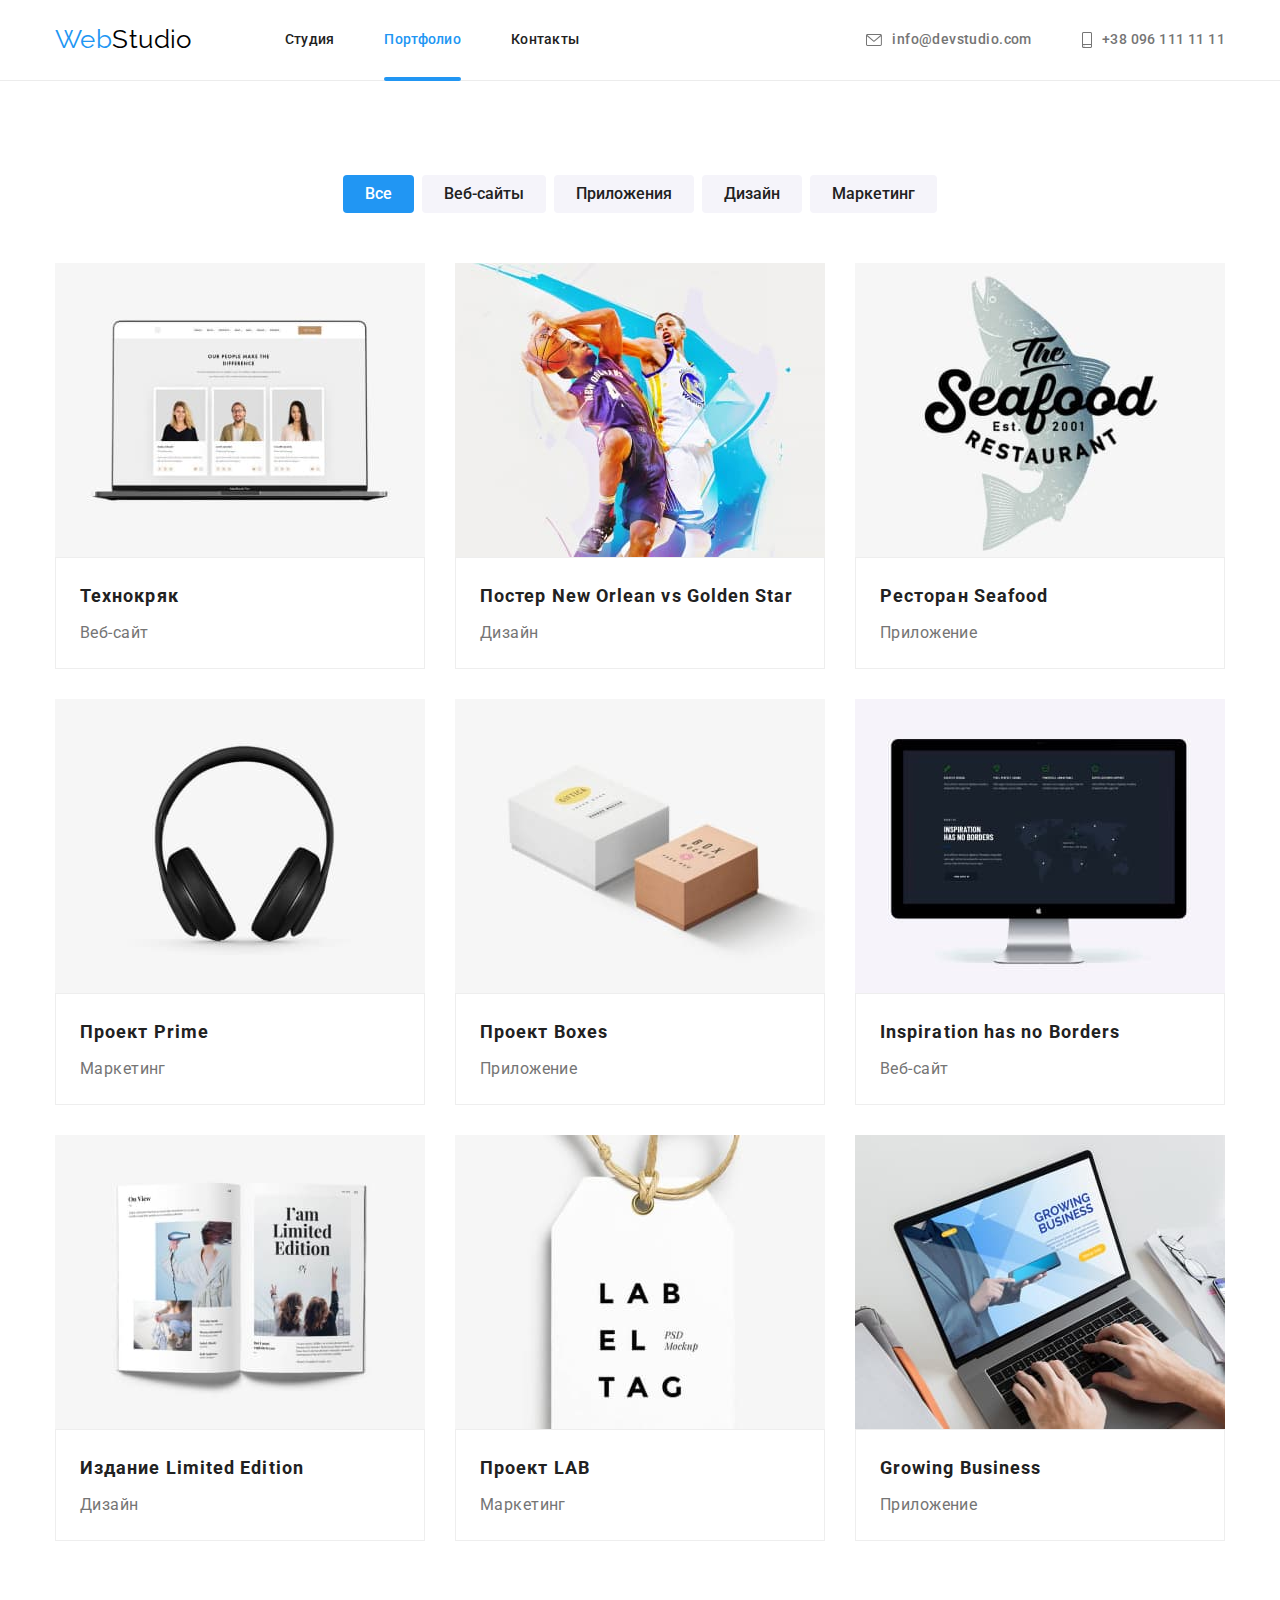
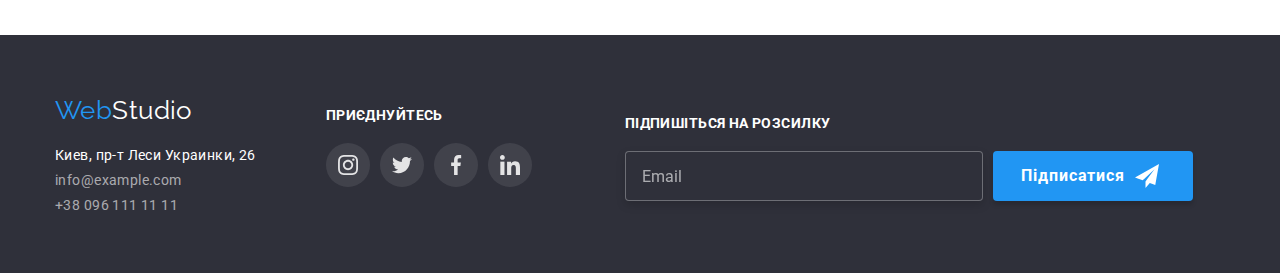
==== portfolio.html @ e22ffb3a "Add files via upload" ====
<!DOCTYPE html>
<html lang="en">
  <head>
    <meta charset="UTF-8" />
    <meta http-equiv="X-UA-Compatible" content="IE=edge" />
    <meta name="viewport" content="width=device-width, initial-scale=1.0" />
    <title>Portfolio</title>
    <link rel="preconnect" href="https://fonts.googleapis.com" />
    <link rel="preconnect" href="https://fonts.gstatic.com" crossorigin />
    <link
      href="https://fonts.googleapis.com/css2?family=Raleway:wght@700&family=Roboto:wght@400;500;700;900&display=swap"
      rel="stylesheet"
    />
    <link
      rel="stylesheet"
      href="https://cdn.jsdelivr.net/npm/modern-normalize@1.1.0/modern-normalize.min.css"
    />
    <link rel="stylesheet" href="./css/styles.css" />
  </head>
  <body>
    <!-- Header -->
    <header class="page-header">
      <div class="container header-container">
        <nav class="page-nav">
          <a class="logo" href="./index.html">Web<span class="logo-part-header">Studio</span></a>
          <!-- Навигация -->
          <ul class="menu">
            <li class="menu-item">
              <a class="menu-link" href="./index.html">Студия</a>
            </li>
            <li class="menu-item">
              <a class="menu-link current" href="./portfolio.html">Портфолио</a>
            </li>
            <li class="menu-item">
              <a class="menu-link" href="">Контакты</a>
            </li>
          </ul>
        </nav>

        <!-- Контакты -->
        <ul class="contacts">
          <li class="email">
            <a class="mail" href="mailto:info@devstudio.com"
              >info@devstudio.com
              <svg class="mail-icon" width="16" height="12">
                <use href="./images/icons.svg#mail"></use>
              </svg>
            </a>
          </li>
          <li class="phone">
            <a class="phone-number" href="tel:+380961111111"
              >+38 096 111 11 11
              <svg class="phone-icon" width="10" height="16">
                <use href="./images/icons.svg#smartphone"></use>
              </svg>
            </a>
          </li>
        </ul>
      </div>
    </header>
    <!-- MAIN -->
    <main>
      <!-- Кнопки фільтрації -->
      <section class="projects section">
        <div class="container">
          <h1 class="visually-hidden">Наши работы</h1>
          <ul class="filter-button">
            <li><button class="filter-btn active" type="button">Все</button></li>
            <li><button class="filter-btn" type="button">Веб-сайты</button></li>
            <li><button class="filter-btn" type="button">Приложения</button></li>
            <li><button class="filter-btn" type="button">Дизайн</button></li>
            <li><button class="filter-btn" type="button">Маркетинг</button></li>
          </ul>

          <!-- Проекти студії -->
          <ul class="all-projects">
            <li class="project-card">
              <a href="" class="project-card-link">
                <div class="project-card-img-wrapper">
                  <img src="./images/pr1.jpg" alt="Технокряк" width="370" />
                  <p class="overlay">
                    Ресурс пропонує комплексні пропозиції з різним рівнем функціоналу та сервісів.
                    Все це дозволить відвідувачу отримати вичерпні відомості про компанію чи
                    приватну особу.
                  </p>
                </div>

                <div class="project-card-title">
                  <h2 class="project-title">Технокряк</h2>
                  <p class="project-description">Веб-сайт</p>
                </div>
              </a>
            </li>

            <li class="project-card">
              <a href="" class="project-card-link">
                <div class="project-card-img-wrapper">
                  <img src="./images/pr2.jpg" alt="New Orlean vs Golden Star" width="370" />
                  <p class="overlay">
                    Ресурс пропонує комплексні пропозиції з різним рівнем функціоналу та сервісів.
                    Все це дозволить відвідувачу отримати вичерпні відомості про компанію чи
                    приватну особу.
                  </p>
                </div>
                <div class="project-card-title">
                  <h2 class="project-title">Постер New Orlean vs Golden Star</h2>
                  <p class="project-description">Дизайн</p>
                </div>
              </a>
            </li>
            <li class="project-card">
              <a href="" class="project-card-link">
                <div class="project-card-img-wrapper">
                  <img src="./images/pr3.jpg" alt="Seafood" width="370" />
                  <p class="overlay">
                    Ресурс пропонує комплексні пропозиції з різним рівнем функціоналу та сервісів.
                    Все це дозволить відвідувачу отримати вичерпні відомості про компанію чи
                    приватну особу.
                  </p>
                </div>
                <div class="project-card-title">
                  <h2 class="project-title">Ресторан Seafood</h2>
                  <p class="project-description">Приложение</p>
                </div>
              </a>
            </li>
            <li class="project-card">
              <a href="" class="project-card-link">
                <div class="project-card-img-wrapper">
                  <img src="./images/pr4.jpg" alt="Prime" width="370" />
                  <p class="overlay">
                    Ресурс пропонує комплексні пропозиції з різним рівнем функціоналу та сервісів.
                    Все це дозволить відвідувачу отримати вичерпні відомості про компанію чи
                    приватну особу.
                  </p>
                </div>
                <div class="project-card-title">
                  <h2 class="project-title">Проект Prime</h2>
                  <p class="project-description">Маркетинг</p>
                </div>
              </a>
            </li>
            <li class="project-card">
              <a href="" class="project-card-link">
                <div class="project-card-img-wrapper">
                  <img src="./images/pr5.jpg" alt="Boxes" width="370" />
                  <p class="overlay">
                    Ресурс пропонує комплексні пропозиції з різним рівнем функціоналу та сервісів.
                    Все це дозволить відвідувачу отримати вичерпні відомості про компанію чи
                    приватну особу.
                  </p>
                </div>
                <div class="project-card-title">
                  <h2 class="project-title">Проект Boxes</h2>
                  <p class="project-description">Приложение</p>
                </div>
              </a>
            </li>
            <li class="project-card">
              <a href="" class="project-card-link">
                <div class="project-card-img-wrapper">
                  <img src="./images/pr6.jpg" alt="Borders" width="370" />
                  <p class="overlay">
                    Ресурс пропонує комплексні пропозиції з різним рівнем функціоналу та сервісів.
                    Все це дозволить відвідувачу отримати вичерпні відомості про компанію чи
                    приватну особу.
                  </p>
                </div>
                <div class="project-card-title">
                  <h2 class="project-title">Inspiration has no Borders</h2>
                  <p class="project-description">Веб-сайт</p>
                </div>
              </a>
            </li>
            <li class="project-card">
              <a href="" class="project-card-link">
                <div class="project-card-img-wrapper">
                  <img src="./images/pr7.jpg" alt="Издание" width="370" />
                  <p class="overlay">
                    Ресурс пропонує комплексні пропозиції з різним рівнем функціоналу та сервісів.
                    Все це дозволить відвідувачу отримати вичерпні відомості про компанію чи
                    приватну особу.
                  </p>
                </div>
                <div class="project-card-title">
                  <h2 class="project-title">Издание Limited Edition</h2>
                  <p class="project-description">Дизайн</p>
                </div>
              </a>
            </li>
            <li class="project-card">
              <a href="" class="project-card-link">
                <div class="project-card-img-wrapper">
                  <img src="./images/pr8.jpg" alt="LAB" width="370" />
                  <p class="overlay">
                    Ресурс пропонує комплексні пропозиції з різним рівнем функціоналу та сервісів.
                    Все це дозволить відвідувачу отримати вичерпні відомості про компанію чи
                    приватну особу.
                  </p>
                </div>
                <div class="project-card-title">
                  <h2 class="project-title">Проект LAB</h2>
                  <p class="project-description">Маркетинг</p>
                </div>
              </a>
            </li>
            <li class="project-card">
              <a href="" class="project-card-link">
                <div class="project-card-img-wrapper">
                  <img src="./images/pr9.jpg" alt="Growing Business" width="370" />
                  <p class="overlay">
                    Ресурс пропонує комплексні пропозиції з різним рівнем функціоналу та сервісів.
                    Все це дозволить відвідувачу отримати вичерпні відомості про компанію чи
                    приватну особу.
                  </p>
                </div>
                <div class="project-card-title">
                  <h2 class="project-title">Growing Business</h2>
                  <p class="project-description">Приложение</p>
                </div>
              </a>
            </li>
          </ul>
        </div>
      </section>
    </main>

    <!-- Footer -->
    <footer class="footer">
      <div class="footer-info container">
        <div class="footer-left-side">
          <a class="logo-footer" href="./index.html"
            >Web<span class="logo-part-footer">Studio</span></a
          >

          <ul class="contacts-footer">
            <li class="footer-adress">
              <a class="post-address" href="">Киев, пр-т Леси Украинки, 26</a>
            </li>
            <li class="footer-adress">
              <a class="mail-footer" href="mailto:info@example.com">info@example.com</a>
            </li>
            <li><a class="phone-number-footer" href="tel:+380961111111">+38 096 111 11 11</a></li>
          </ul>
        </div>
        <div class="footer-right-side">
          <p class="invitation">приєднуйтесь</p>
          <ul class="social-list-footer">
            <li class="footer-social-item">
              <a href="" class="footer-social-link">
                <svg class="footer-social-icon" width="20" height="20">
                  <use href="./images/icons.svg#instagram"></use>
                </svg>
              </a>
            </li>
            <li class="footer-social-item">
              <a href="" class="footer-social-link">
                <svg class="footer-social-icon" width="20" height="20">
                  <use href="./images/icons.svg#twitter"></use>
                </svg>
              </a>
            </li>
            <li class="footer-social-item">
              <a href="" class="footer-social-link">
                <svg class="footer-social-icon" width="20" height="20">
                  <use href="./images/icons.svg#facebook"></use>
                </svg>
              </a>
            </li>
            <li class="footer-social-item">
              <a href="" class="footer-social-link">
                <svg class="footer-social-icon" width="20" height="20">
                  <use href="./images/icons.svg#linkedin"></use>
                </svg>
              </a>
            </li>
          </ul>
        </div>
        <div class="footer-form">
          <p class="invitation">Підпишіться на розсилку</p>
          <form class="modal-form-footer">
            <label class="modal-form-field-footer">
              <textarea name="user_email" class="modal-form-mail" placeholder="Email"></textarea>
            </label>
            <button type="submit" class="footer-button">
              <p class="sing-up">Підписатися</p>
              <svg class="send-mail-icon" width="24" height="24">
                <use href="./images/icons.svg#icon-send"></use>
              </svg>
            </button>
          </form>
        </div>
      </div>
    </footer>
  </body>
</html>
---- css/styles.css ----
body {
  font-family: 'Roboto', sans-serif;
  color: #212121;
  font-size: 14px;
  letter-spacing: 0.03em;
}

:root {
  --primary-font: 'Roboto', sans-serif;
  --secondary-font: 'Raleway', sans-serif;
  --primary-text-color: #212121;
  --secondary-text-color: #757575;
  --accent-color: #2196f3;
  --white-color: #ffffff;
  --black-color: #000000;
  --background-color: #f5f4fa;
  --icons-color: #afb1b8;
  --transition: 250ms cubic-bezier(0.4, 0, 0.2, 1);
}

h1,
h2,
h3,
h4,
p {
  margin-top: 0;
  margin-bottom: 0;
}

ul {
  list-style: none;
  margin-top: 0;
  margin-bottom: 0;
  padding-left: 0;
}

img {
  display: block;
}

button {
  cursor: pointer;
}

.container {
  width: 1200px;
  margin-left: auto;
  margin-right: auto;
  padding-left: 15px;
  padding-right: 15px;
}

.section {
  padding-top: 94px;
  padding-bottom: 94px;
}

.section-title {
  font-size: 36px;
  line-height: 1.17;
  text-align: center;
  color: var(--primary-text-color);
  margin-bottom: 50px;
}

a {
  text-decoration: none;
}

/* LOGO */
.logo {
  font-family: var(--secondary-font);
  font-size: 26px;
  line-height: 1.2;
  color: var(--accent-color);
  margin-right: 93px;
}

.logo-part-header {
  color: var(--black-color);
}

/* Навигация */

.page-header {
  padding-top: 24px;
  padding-bottom: 25px;
  border-bottom: 1px solid #ececec;
}

.page-nav {
  display: flex;
}

.header-container {
  display: flex;
  align-items: center;
}

.menu {
  display: flex;
  align-items: center;
}

.menu-link {
  position: relative;
  display: block;
  font-weight: 500;
  line-height: 1.14;
  letter-spacing: 0.02em;
  color: var(--primary-text-color);
  transition: color var(--transition);
}

.menu-link:hover,
.menu-link:focus {
  color: var(--accent-color);
}

.menu-item:not(:last-child) {
  margin-right: 50px;
}

.current {
  color: var(--accent-color);
}

.current::after {
  display: block;
  position: absolute;
  content: '';
  bottom: -33px;
  border-radius: 2px;
  width: 100%;
  height: 4px;
  background-color: var(--accent-color);
  transition: background-color var(--accent-color);
}

.menu-link.current:hover:after {
  background-color: var(--accent-color);
}
/* Контакты */

.contacts {
  display: flex;
  margin-left: auto;
  align-items: center;
}

.email {
  margin-right: 50px;
}

.mail {
  display: flex;
  justify-content: center;
  align-items: center;
  font-weight: 500;
  line-height: 1.71;
  color: var(--secondary-text-color);
  transition: color var(--transition);
}

.phone {
  cursor: pointer;
  color: var(--accent-color);
}

.phone-number {
  display: flex;
  justify-content: center;
  align-items: center;
  font-weight: 500;
  line-height: 1.14;
  color: var(--secondary-text-color);
  transition: color var(--transition);
}

.mail:hover,
.mail:focus,
.phone-number:hover,
.phone-number:focus {
  cursor: pointer;
  color: var(--accent-color);
}

.mail-icon {
  margin-right: 10px;
  order: -1;
  align-self: center;
  fill: currentColor;
}

.phone-icon {
  margin-right: 10px;
  order: -1;
  align-self: center;
  fill: currentColor;
}

.email:hover,
.email:focus,
.phone:hover,
.phone:focus,
.mail-footer:hover,
.mail-footer:focus,
.phone-number-footer:hover,
.phone-number-footer:focus {
  color: var(--accent-color);
}

/* HERO */

.hero {
  justify-content: center;
  align-items: center;
  max-width: 1600px;
  height: 600px;
  margin: 0 auto;
  padding: 0;
  text-align: center;
  background: rgba(47, 48, 58, 0.4);
  background-image: linear-gradient(rgba(47, 48, 58, 0.4), rgba(47, 48, 58, 0.4)),
    url(../images/hero.jpg);
  background-size: cover;
}

.hero-title {
  display: flex;
  justify-content: center;
  align-items: center;
  font-weight: 900;
  font-size: 44px;
  line-height: 1.36;
  letter-spacing: 0.06em;
  text-transform: uppercase;
  color: var(--white-color);
  width: 696px;
  padding-top: 200px;
  margin-bottom: 30px;
  margin-left: auto;
  margin-right: auto;
}

.modal-btn {
  font-weight: 700;
  font-size: 16px;
  line-height: 1.88;

  align-items: center;
  text-align: center;
  letter-spacing: 0.06em;
  color: var(--white-color);

  background-color: var(--accent-color);
  box-shadow: 0px 4px 4px rgba(0, 0, 0, 0.15);
  border-radius: 4px;
  min-width: 200px;
  border: none;
  cursor: pointer;
  margin-left: auto;
  margin-right: auto;
  padding-top: 10px;
  padding-bottom: 10px;
  padding-left: 32px;
  padding-right: 32px;
  transition: color var(--transition);
}

.modal-btn:hover,
.modal-btn:focus {
  color: #188ce8;
}

/* Особенности */

.visually-hidden {
  position: absolute;
  white-space: nowrap;
  width: 1px;
  height: 1px;
  overflow: hidden;
  border: 0;
  padding: 0;
  clip: rect(0 0 0 0);
  clip-path: inset(50%);
  margin: -1px;
}

.futures-list {
  display: flex;
  justify-content: space-between;
}

.futures-section-item {
  width: 270px;
}

.futures-element {
  display: flex;
  align-items: center;
  justify-content: center;
  height: 120px;
  background: #f5f4fa;
  border-radius: 4px;
  margin-bottom: 30px;
}

.future-title {
  font-size: 14px;
  line-height: 1.14;
  text-transform: uppercase;
  color: var(--primary-text-color);
  width: 270px;
  margin-top: 30px;
  margin-bottom: 10px;
}

.future-text {
  line-height: 1.71;
  color: var(--secondary-text-color);
}

/* Работы */

.works {
  padding-top: 0;
}

.work-list {
  display: flex;
  justify-content: space-between;
  flex-wrap: wrap;
  gap: 30px;
}

.product-wrapper {
  position: relative;
}

.work-title {
  font-weight: 700;
  font-size: 14px;
  letter-spacing: 0.03em;
  text-transform: uppercase;
  color: #ffffff;
  padding: 27px;
}

.work-title-wrapper {
  display: inline-block;
  position: absolute;
  width: 100%;
  height: 70px;
  text-align: center;
  background-color: rgba(47, 48, 58, 0.8);
  transform: translateY(-70px);
}

/* Команда */
.team {
  background: var(--background-color);
}

.team-peoples {
  display: flex;
  text-align: center;
}

.team-member {
  display: block;
  flex-wrap: wrap;
  list-style: none;
  width: 270px;
  height: 428px;
  margin-bottom: 30px;
  margin-right: 30px;
  background: #ffffff;
  box-shadow: 0px 1px 3px rgba(0, 0, 0, 0.12), 0px 1px 1px rgba(0, 0, 0, 0.14),
    0px 2px 1px rgba(0, 0, 0, 0.2);
  border-radius: 0px 0px 4px 4px;
}

.team-name {
  font-weight: 500;
  font-size: 16px;
  line-height: 1.2;
  color: var(--primary-text-color);
  text-align: center;
  padding-top: 30px;
  margin-bottom: 10px;
}

.team-position {
  font-weight: 400;
  font-size: 16px;
  line-height: 1.2;
  color: var(--secondary-text-color);
  text-align: center;
  margin-bottom: 16px;
}

.social-list {
  display: flex;
  justify-content: center;
  gap: 10px;
}

.social-list-link {
  display: flex;
  justify-content: center;
  align-items: center;
  width: 44px;
  height: 44px;
  border-radius: 50%;
  background-color: var(--white-color);
  color: var(--icons-color);
  opacity: 0.87;
  transition: background-color var(--transition);
}

.social-list-link:hover,
.social-list-link:focus {
  background-color: var(--accent-color);
}

.social-list-link:hover .social-list-icon,
.social-list-link:focus .social-list-icon {
  fill: var(--white-color);
}

.social-list-icon {
  fill: var(--icons-color);
  transition: fill var(--transition);
}

/* Постоянные клиенты */

.customers-list {
  display: flex;
  justify-content: center;
  gap: 30px;
}

.customers-list-link:hover,
.customers-list-link:hover {
  border: 1px solid var(--accent-color);
}

.customers-list-link:hover .customers-list-icon,
.customers-list-link:focus .customers-list-icon {
  fill: var(--accent-color);
}

.customers-list-link {
  display: flex;
  justify-content: center;
  align-items: center;
  width: 170px;
  height: 92px;
  border: 1px solid var(--icons-color);
  border-radius: 4px;
  transition: border var(--transition);
}

.customers-list-icon {
  fill: var(--icons-color);
  transition: fill var(--transition);
}

.customers-list-icon:focus,
.customers-list-icon:hover {
  fill: var(--accent-color);
}

/* Footer */
.footer {
  background: #2f303a;
  padding-top: 60px;
  padding-bottom: 60px;
}

.footer-info {
  display: flex;
}

.logo-footer {
  font-family: var(--secondary-font);
  font-size: 26px;
  line-height: 1.2;
  color: var(--accent-color);
  display: block;
  margin-bottom: 20px;
}

.logo-part-footer {
  color: var(--white-color);
  margin-right: 0;
}

.contacts-footer {
  font-style: normal;
}

.footer-adress {
  margin-bottom: 9px;
}

.post-address {
  color: var(--white-color);
}

.mail-footer {
  color: rgba(255, 255, 255, 0.6);
  transition: color var(--transition);
}

.phone-number-footer {
  color: rgba(255, 255, 255, 0.6);
  transition: color var(--transition);
}

.footer-right-side {
  padding-top: 12px;
  margin-left: 70px;
  margin-right: 93px;
}

.invitation {
  font-weight: 700;
  font-size: 14px;
  line-height: 16px;
  letter-spacing: 0.03em;
  text-transform: uppercase;
  color: var(--white-color);
  margin-bottom: 20px;
}
.social-list-footer {
  display: flex;
  justify-content: center;
  gap: 10px;
}

.footer-social-link {
  display: flex;
  justify-content: center;
  align-items: center;
  width: 44px;
  height: 44px;
  border-radius: 50%;
  background-color: var(--white-color);
  color: var(--secondary-text-color);
  opacity: 0.87;
  background: rgba(255, 255, 255, 0.1);
  transition: background-color var(--transition);
}

.footer-social-link:hover,
.footer-social-link:focus {
  background-color: var(--accent-color);
}

.footer-social-icon {
  fill: var(--white-color);
}

.footer-social-icon:hover,
.footer-social-icon:focus {
  fill: var(--white-color);
}

/* PORTFOLIO */

/* Кнопки фільтрації */

.visually-hidden {
  position: absolute;
  white-space: nowrap;
  width: 1px;
  height: 1px;
  overflow: hidden;
  border: 0;
  padding: 0;
  clip: rect(0 0 0 0);
  clip-path: inset(50%);
  margin: -1px;
}

.filter-btn {
  border: none;
  font-family: inherit;
  font-weight: 500;
  font-size: 16px;
  line-height: 1.62;
  text-align: center;

  color: var(--primary-text-color);
  background-color: var(--background-color);
  border-radius: 4px;

  cursor: pointer;
  display: flex;
  justify-content: center;
  padding: 6px 22px;
  transition: color var(--transition), background-color var(--transition),
    box-shadow var(--transition);
}

.filter-btn:hover,
.filter-btn:focus {
  background-color: var(--accent-color);
  color: var(--white-color);
  box-shadow: 0px 3px 1px rgba(0, 0, 0, 0.1), 0px 1px 2px rgba(0, 0, 0, 0.08),
    0px 2px 2px rgba(0, 0, 0, 0.12);
  border-radius: 4px;
}

.active {
  background: var(--accent-color);
  color: var(--white-color);
}

.filter-button {
  display: flex;
  justify-content: center;
  gap: 8px;
  margin-bottom: 50px;
}

/* Проекти студії */

.all-projects {
  display: flex;
  flex-wrap: wrap;
  gap: 30px;
}

.project-card-link {
  transition: box-shadow var(--transition);
}

.project-card-link:hover,
.project-card-link:focus {
  display: block;
  box-shadow: 0px 1px 1px rgba(0, 0, 0, 0.12), 0px 4px 4px rgba(0, 0, 0, 0.06),
    1px 4px 6px rgba(0, 0, 0, 0.16);
}

.project-card-title {
  padding-top: 20px;
  border: 1px solid #eeeeee;
  padding-bottom: 20px;
  padding-left: 24px;
  padding-right: 24px;
}

.project-title {
  font-size: 18px;
  line-height: 2;
  letter-spacing: 0.06em;
  color: var(--primary-text-color);
  margin-bottom: 4px;
}

.project-description {
  font-size: 16px;
  line-height: 1.88;
  color: var(--secondary-text-color);
}

.project-card-link:hover .overlay,
.project-card-link:focus .overlay {
  transform: translate(0, 0);
}

.project-card-img-wrapper {
  position: relative;
  overflow: hidden;
}

.overlay {
  left: 0;
  top: 0;
  position: absolute;
  width: 100%;
  height: 100%;
  overflow: auto;
  transform: translateY(100%);
  transition: transform var(--transition);
  font-size: 18px;
  line-height: 28px;
  color: var(--white-color);
  padding: 63px 24px;
  background-color: rgba(33, 150, 243, 0.9);
}

/* MODAL WINDOW */

.backdrop {
  position: fixed;
  top: 0;
  left: 0;
  z-index: 100;
  width: 100%;
  height: 100%;
  background-color: rgba(0, 0, 0, 0.2);
  transition: opacity var(--transition), visibility var(--transition);
}

.backdrop.is-hidden {
  opacity: 0;
  visibility: hidden;
  pointer-events: none;
}

.modal {
  position: absolute;
  top: 50%;
  left: 50%;
  transform: translate(-50%, -50%);
  width: 528px;
  height: 581px;
  padding: 40px;
  background-color: var(--white-color);
  box-shadow: 0px 1px 3px rgba(0, 0, 0, 0.12), 0px 1px 1px rgba(0, 0, 0, 0.14),
    0px 2px 1px rgba(0, 0, 0, 0.2);
  border-radius: 4px;
}

.modal-close-btn {
  position: absolute;
  top: 8px;
  right: 8px;
  display: flex;
  justify-content: center;
  align-items: center;
  width: 30px;
  height: 30px;
  border-radius: 50%;
  background-color: transparent;
  border: 1px solid #0000001a;
  padding: 0;
  transition: border-color var(--transition);
}

.modal-close-btn:hover,
.modal-close-btn:focus {
  border-color: var(--accent-color);
}

.modal-close-btn-icon {
  transition: fill var(--transition);
}

.modal-close-btn:hover .modal-close-btn-icon,
.modal-close-btn:focus .modal-close-btn-icon {
  fill: var(--accent-color);
}

/* MODAL FORM */

.modal-form {
  display: flex;
  flex-direction: column;
}

.modal-form-input {
  width: 100%;
  height: 40px;
  border: 1px solid rgba(33, 33, 33, 0.2);
  border-radius: 4px;
  padding-left: 42px;
  transition: border-color var(--transition);
}

.modal-form-input:focus {
  border-color: var(--accent-color);
  outline: none;
}

.modal-form-input:focus + .modal-form-input-icon {
  fill: var(--accent-color);
}

.modal-form-input-desc {
  display: block;
  font-size: 12px;
  line-height: 1.2;
  font-weight: 400;
  margin-bottom: 4px;
  color: var(--secondary-text-color);
}

.modal-form-field {
  margin-bottom: 10px;
}

.placeholder {
  color: rgba(117, 117, 117, 0.5);
}

.modal-form-input-icon {
  display: block;
  position: absolute;
  top: 50%;
  left: 12px;
  transform: translateY(-50%);
  width: 18px;
  height: 18px;
  transition: fill var(--transition);
}

.modal-form-input-wrapper {
  display: block;
  position: relative;
}

.modal-form-message {
  display: block;
  resize: none;
  width: 100%;
  height: 120px;
  padding: 12px 16px;
  border: 1px solid rgba(33, 33, 33, 0.2);
  border-radius: 4px;
  transition: border-color var(--transition);
}

.modal-form-message:focus {
  border-color: var(--accent-color);
  outline: none;
}

.modal-form-message::placeholder {
  font-size: 12px;
  line-height: 1.2;
  font-weight: 400;
  letter-spacing: 0.01em;
  color: rgba(117, 117, 117, 0.5);
}

.modal-form-chek-desc::before {
  display: block;
  content: '';
  width: 16px;
  height: 15px;
  cursor: pointer;
  background-image: url(/images/chek.svg);
  margin-right: 7px;
}

.modal-form-chek:checked + .modal-form-chek-desc::before {
  background-color: var(--accent-color);
  background-image: url(/images/check_icon.svg);
}

.modal-form-chek-desc {
  display: flex;
  align-items: center;
  font-size: 14px;
  line-height: 1.7;
  color: var(--secondary-text-color);
  margin-top: 10px;
  margin-bottom: 30px;
}

.modal-form-chek-desc a {
  color: var(--accent-color);
}

.modal-form-submit {
  font-weight: 700;
  font-size: 16px;
  line-height: 1.88;

  align-items: center;
  text-align: center;
  letter-spacing: 0.06em;
  color: var(--white-color);

  background-color: var(--accent-color);
  box-shadow: 0px 4px 4px rgba(0, 0, 0, 0.15);
  border-radius: 4px;
  min-width: 200px;
  border: none;
  cursor: pointer;
  margin-left: auto;
  margin-right: auto;
  padding-top: 10px;
  padding-bottom: 10px;
  padding-left: 52px;
  padding-right: 52px;
  transition: color var(--transition);
}

.modal-form-submit:hover,
.modal-form-submit:focus {
  color: #188ce8;
}

.form-title {
  font-size: 20px;
  line-height: 1.15;
  font-weight: 700;
  text-align: center;
  color: var(--primary-text-color);
  margin-bottom: 12px;
}

.modal-form-mail {
  display: block;
  resize: none;

  width: 358px;
  height: 50px;
  padding-top: 15px;
  padding-left: 16px;
  border: 1px solid rgba(255, 255, 255, 0.3);
  filter: drop-shadow(0px 4px 4px rgba(0, 0, 0, 0.15));
  border-radius: 4px;
  background: #2f303a;
}

.modal-form-mail::placeholder {
  font-size: 16px;
  font-weight: 400;
  line-height: 1.25;
  color: rgba(255, 255, 255, 0.6);
}

.footer-button {
  font-weight: 700;
  font-size: 16px;
  line-height: 1.88;
  display: inline-flex;
  align-items: center;
  text-align: center;
  letter-spacing: 0.06em;
  color: var(--white-color);

  background-color: var(--accent-color);
  box-shadow: 0px 4px 4px rgba(0, 0, 0, 0.15);
  border-radius: 4px;
  width: 200px;
  height: 50px;
  border: none;
  cursor: pointer;
  margin-left: 12px;

  padding-top: 10px;
  padding-bottom: 10px;
  padding-left: 28px;
  padding-right: 28px;
  transition: color var(--transition);
}

.footer-form {
  padding-top: 20px;
}

.modal-form-footer {
  display: flex;
}

.modal-form-field-footer {
  width: 356px;
  height: 50px;
}

.modal-form-field-footer::placeholder {
  padding: 15px;
  margin-right: 12px;
}

.send-mail-icon {
  fill: var(--white-color);
  margin-left: 10px;
}
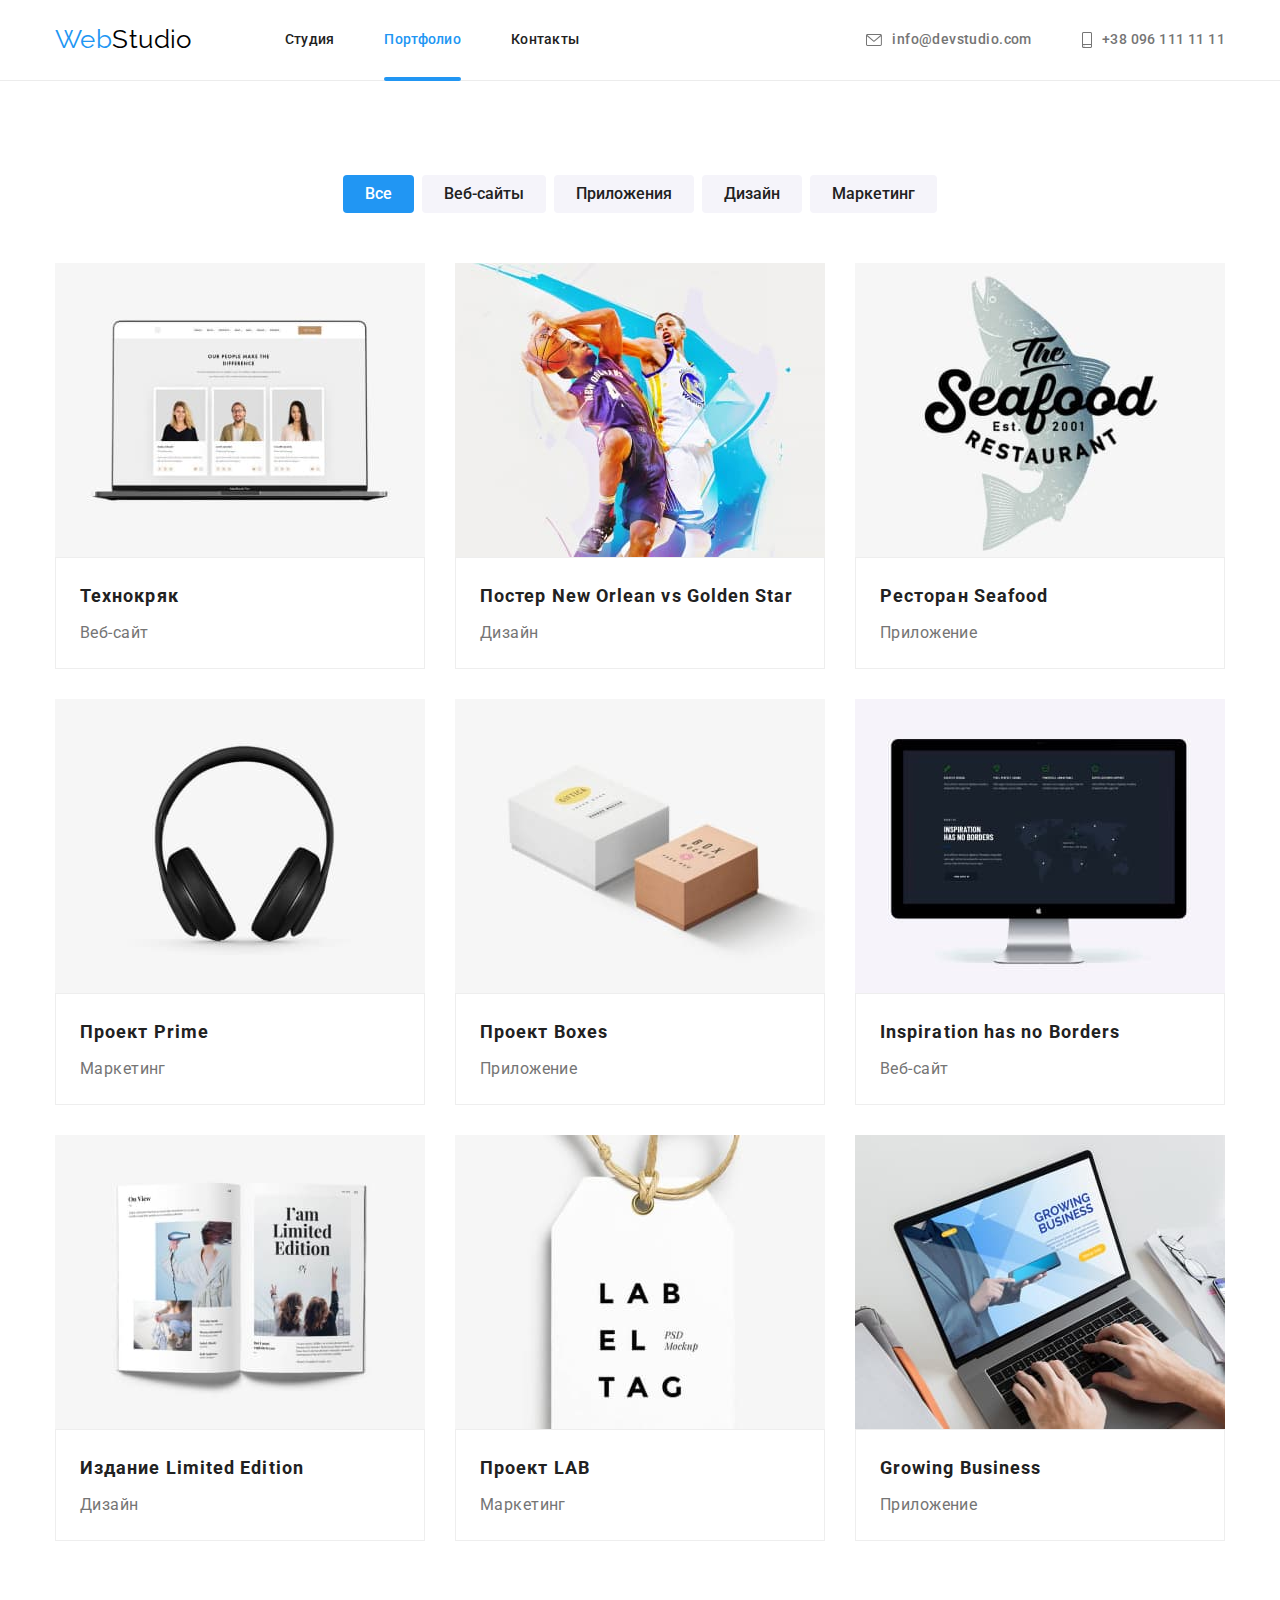
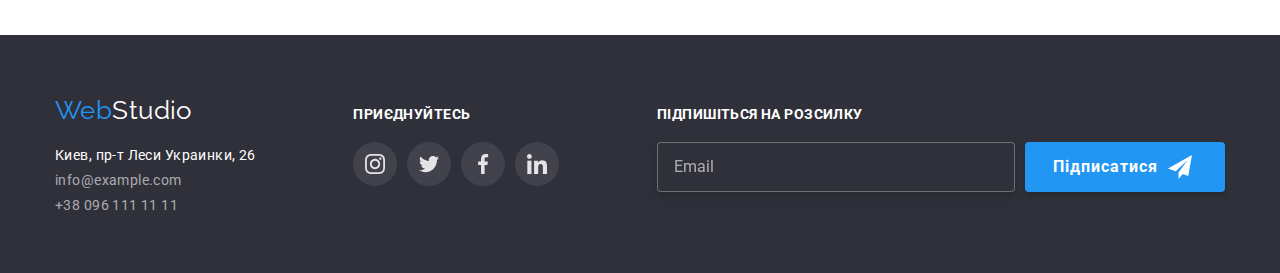
==== commit a4849b19: "footer виправив" ====
--- a/portfolio.html
+++ b/portfolio.html
@@ -280,7 +280,7 @@
           <p class="invitation">Підпишіться на розсилку</p>
           <form class="modal-form-footer">
             <label class="modal-form-field-footer">
-              <textarea name="user_email" class="modal-form-mail" placeholder="Email"></textarea>
+              <input type="email" name="user_mail" class="modal-form-mail" placeholder="Email" />
             </label>
             <button type="submit" class="footer-button">
               <p class="sing-up">Підписатися</p>
--- a/css/styles.css
+++ b/css/styles.css
@@ -483,6 +483,8 @@
 
 .footer-info {
   display: flex;
+  justify-content: space-between;
+  align-items: baseline;
 }
 
 .logo-footer {
@@ -519,12 +521,6 @@
 .phone-number-footer {
   color: rgba(255, 255, 255, 0.6);
   transition: color var(--transition);
-}
-
-.footer-right-side {
-  padding-top: 12px;
-  margin-left: 70px;
-  margin-right: 93px;
 }
 
 .invitation {
@@ -796,6 +792,10 @@
   margin-bottom: 10px;
 }
 
+.modal-form-field-text {
+  margin-bottom: 20px;
+}
+
 .placeholder {
   color: rgba(117, 117, 117, 0.5);
 }
@@ -857,11 +857,11 @@
 
 .modal-form-chek-desc {
   display: flex;
+  justify-content: center;
   align-items: center;
   font-size: 14px;
   line-height: 1.7;
   color: var(--secondary-text-color);
-  margin-top: 10px;
   margin-bottom: 30px;
 }
 
@@ -911,10 +911,8 @@
 .modal-form-mail {
   display: block;
   resize: none;
-
   width: 358px;
   height: 50px;
-  padding-top: 15px;
   padding-left: 16px;
   border: 1px solid rgba(255, 255, 255, 0.3);
   filter: drop-shadow(0px 4px 4px rgba(0, 0, 0, 0.15));
@@ -955,10 +953,6 @@
   transition: color var(--transition);
 }
 
-.footer-form {
-  padding-top: 20px;
-}
-
 .modal-form-footer {
   display: flex;
 }
